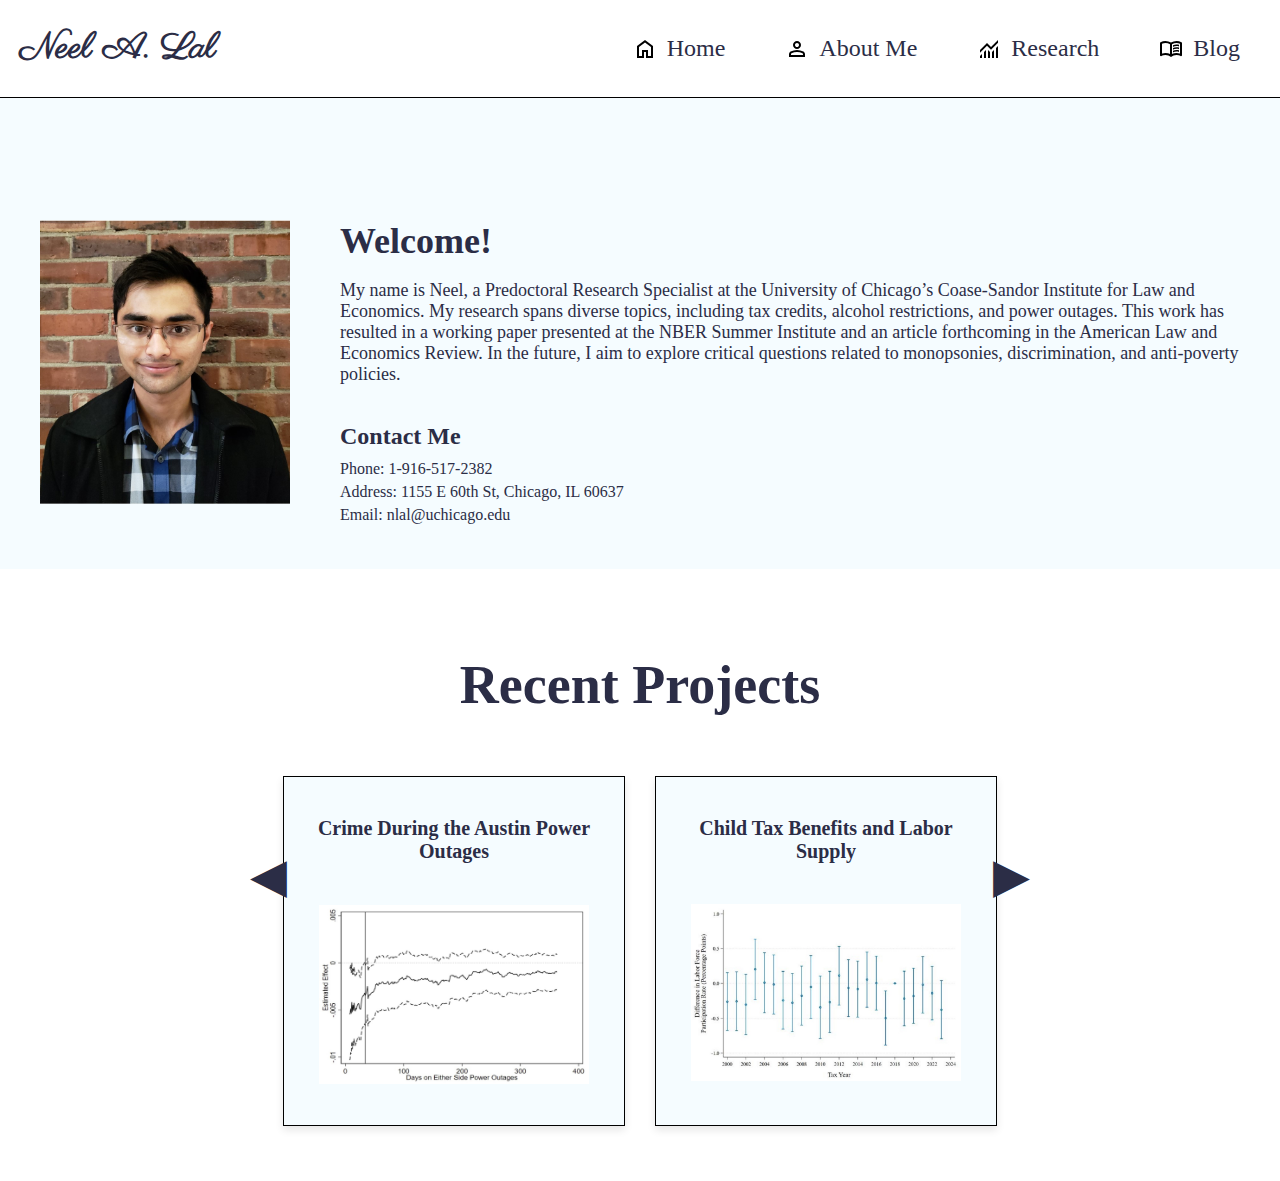
==== index.html @ 5d2406b9 "Initial commit" ====
<!DOCTYPE html>
<html lang="en">

<head>
    <meta charset="UTF-8">
    <meta name="viewport" content="width=device-width, initial-scale=1.0">
    <title>Neel Lal | Academic Portfolio</title>
    <link rel="stylesheet" href="static/style.css">
    <link rel="stylesheet" href="https://fonts.googleapis.com/css2?family=Garamond&family=Parisienne&display=swap">
</head>

<body>
    <script src="theme-toggle.js"></script>
    <header class="header">
        <a href="index.html" class="name">Neel A. Lal</a>
        <nav class="navigation">
            <ul class="navigation">
                <li><a href="index.html"><svg xmlns="http://www.w3.org/2000/svg" height="24px" viewBox="0 -960 960 960" width="24px" fill="#000000"><path d="M240-200h120v-240h240v240h120v-360L480-740 240-560v360Zm-80 80v-480l320-240 320 240v480H520v-240h-80v240H160Zm320-350Z"/></svg> Home</a></li>
                <li><a href="about.html"><svg xmlns="http://www.w3.org/2000/svg" height="24px" viewBox="0 -960 960 960" width="24px" fill="#000000"><path d="M480-480q-66 0-113-47t-47-113q0-66 47-113t113-47q66 0 113 47t47 113q0 66-47 113t-113 47ZM160-160v-112q0-34 17.5-62.5T224-378q62-31 126-46.5T480-440q66 0 130 15.5T736-378q29 15 46.5 43.5T800-272v112H160Zm80-80h480v-32q0-11-5.5-20T700-306q-54-27-109-40.5T480-360q-56 0-111 13.5T260-306q-9 5-14.5 14t-5.5 20v32Zm240-320q33 0 56.5-23.5T560-640q0-33-23.5-56.5T480-720q-33 0-56.5 23.5T400-640q0 33 23.5 56.5T480-560Zm0-80Zm0 400Z"/></svg> About Me</a></li>
                <li><a href="research.html"><svg xmlns="http://www.w3.org/2000/svg" height="24px" viewBox="0 -960 960 960" width="24px" fill="#000000"><path d="M120-120v-80l80-80v160h-80Zm160 0v-240l80-80v320h-80Zm160 0v-320l80 81v239h-80Zm160 0v-239l80-80v319h-80Zm160 0v-400l80-80v480h-80ZM120-327v-113l280-280 160 160 280-280v113L560-447 400-607 120-327Z"/></svg> Research</a></li>
                <li><a href="blog.html"><svg xmlns="http://www.w3.org/2000/svg" height="24px" viewBox="0 -960 960 960" width="24px" fill="#000000"><path d="M560-564v-68q33-14 67.5-21t72.5-7q26 0 51 4t49 10v64q-24-9-48.5-13.5T700-600q-38 0-73 9.5T560-564Zm0 220v-68q33-14 67.5-21t72.5-7q26 0 51 4t49 10v64q-24-9-48.5-13.5T700-380q-38 0-73 9t-67 27Zm0-110v-68q33-14 67.5-21t72.5-7q26 0 51 4t49 10v64q-24-9-48.5-13.5T700-490q-38 0-73 9.5T560-454ZM260-320q47 0 91.5 10.5T440-278v-394q-41-24-87-36t-93-12q-36 0-71.5 7T120-692v396q35-12 69.5-18t70.5-6Zm260 42q44-21 88.5-31.5T700-320q36 0 70.5 6t69.5 18v-396q-33-14-68.5-21t-71.5-7q-47 0-93 12t-87 36v394Zm-40 118q-48-38-104-59t-116-21q-42 0-82.5 11T100-198q-21 11-40.5-1T40-234v-482q0-11 5.5-21T62-752q46-24 96-36t102-12q58 0 113.5 15T480-740q51-30 106.5-45T700-800q52 0 102 12t96 36q11 5 16.5 15t5.5 21v482q0 23-19.5 35t-40.5 1q-37-20-77.5-31T700-240q-60 0-116 21t-104 59ZM280-494Z"/></svg> Blog</a></li>
            </ul>
        </nav>
    </header>
 

                
   <div class="header-content-section">
        <div class="header-content">  
            <div class="profile-section">     
                <div class="profile-photo">
                    <img src="Attachments/profile_photo.jpg" alt="Profile Photo">
                </div>
                <div class="right-section">
                    <div class="welcome-note">
                        <h1>Welcome!</h1>
                        <p>My name is Neel, a Predoctoral Research Specialist at the University of Chicago’s Coase-Sandor Institute for Law and Economics. My research spans diverse topics, including tax credits, alcohol restrictions, and power outages. This work has resulted in a working paper presented at the NBER Summer Institute and an article forthcoming in the American Law and Economics Review. In the future, I aim to explore critical questions related to monopsonies, discrimination, and anti-poverty policies.</p>
                    </div>
                <div class="contact-info">
                    <h2>Contact Me</h2>
                    <p>Phone: 1-916-517-2382</p>
                    <p>Address: 1155 E 60th St, Chicago, IL 60637</p>
                    <p>Email: nlal@uchicago.edu</p>
                </div>
            </div>
        </div>
    </div>
    </div>
    
    
<div class="recent-projects-section">
    <div class="recent-projects-header">
        <h2>Recent Projects</h2>
    </div>
    <div class="arrow left-arrow">&#9664;</div> <!-- Left arrow -->
<div class="projects-container">
    <div class="article-box">
        <div class="article-box-content">
            <p>Article 1 Title</p>
            <a href="#" target="_blank">
                <img src="#" alt="Article 1 Image">
            </a>
        </div>
    </div>
    <div class="article-box">
        <div class="article-box-content">
            <p>Article 2 Title</p>
            <a href="#" target="_blank">
                <img src="#" alt="Article 2 Image">
            </a>
        </div>
    </div>
</div>
    <div class="arrow right-arrow">&#9654;</div> <!-- Right arrow -->
</div>



    <script>
   document.addEventListener("DOMContentLoaded", function() {
    let currentIndex = 0;
    const articles = [
        {
            title: "Crime During the Austin Power Outages",
            link: "Attachments/Power_Outages.pdf",
            image: "Attachments/power_outage_preview.jpg"
        },
        {
            title: "Child Tax Benefits and Labor Supply",
            link: "Attachments/Child Tax Benefits and Labor Supply Evidence from California.pdf",
            image: "Attachments/ctc_preview.jpg"
        },
        {
            title: "Alcohol Restriction and Public Safety",
            link: "Attachments/Alcohol_Restriction.pdf",
            image: "Attachments/total_crimes_coef_public_drinking_allowance_by_date.png"
        }
    ];

    const titleElements = document.querySelectorAll(".article-box p");
    const linkElements = document.querySelectorAll(".article-box a");
    const imageElements = document.querySelectorAll(".article-box img");

    function updateArticles(index) {
        for (let i = 0; i < 2; i++) { // Update only two visible articles
            const article = articles[(index + i) % articles.length];
            titleElements[i].textContent = article.title;
            linkElements[i].href = article.link;
            imageElements[i].src = article.image;
        }
    }

    document.querySelector(".left-arrow").addEventListener("click", function() {
        currentIndex = (currentIndex - 2 + articles.length) % articles.length;
        updateArticles(currentIndex);
    });

    document.querySelector(".right-arrow").addEventListener("click", function() {
        currentIndex = (currentIndex + 2) % articles.length;
        updateArticles(currentIndex);
    });

    // Initialize with the first two articles
    updateArticles(currentIndex);
});
    </script>
</body>
</html>
---- static/style.css ----
/*:root {
    --main-bg-color: rgb(245, 244, 236);
    --main-prim-color: #203752;
    --border-color:#000000;
    --secondary-text-color:#000000;
    --old-prim-color: #8C6373;
    --main-text-color: #333;
}*/

:root {
    --main-bg-color: #fff;
    --secondary-bg-color:#f5fcff;
    --main-prim-color: #2b2d46;
    --border-color:#000000;
    --secondary-text-color:#2b2d46;
    --old-prim-color: #8C6373;
    --main-text-color: #2b2d46;
    --shaded-background-color: rgb(245 245 247)
}


body {
    font-family: 'Garamond', serif;
    padding-top: 80px;
    background-color: var(--main-bg-color);
    color: var(--secondary-text-color);
    margin: 0;
}

/* Header Styles */
.header {
    background-color: var(--main-bg-color); /* Light and transparent */
    position: fixed;
    width: 100%;
    top: 0;
    left: 0;
    display: flex;
    justify-content: space-between;
    align-items: center;
    padding: 20px 20px;
    z-index: 100;
    border-bottom: 1px solid var(--border-color);
    transition: border-bottom 0.2s ease;
}


/* Navigation Styles */
.navigation ul {
    list-style: none;
    padding: 0;
    margin: 0;
    display: flex;
    margin-right: 20px;
}

.navigation li {
    margin-right: 20px;
    padding: 10px;
    transition: transform 0.3s ease, box-shadow 0.3s ease; /* Smooth transition for moving and shadow */
}

.navigation a {
    text-decoration: none;
    color: var(--secondary-text-color);
    font-size: 24px;
    display: block;
    padding: 5px 10px;
    transition: color 0.3s ease, border 0.3s ease;
    box-sizing: border-box; /* New Addition */
}

.navigation li:hover {
    color: var(--main-prim-color);
    background-color: var(--shaded-background-color);
        border: 2px solid var(--main-prim-color);
        border-radius: 12px;
        padding: 3px 8px; /* Adjusted padding */

}

.navigation a:hover {
    color: var(--main-prim-color);
    text-decoration: underline;
}

.name {
    font-size: 36px;
    font-weight: bold;

    color: var(--main-prim-color);
    font-family: 'Parisienne';
    text-decoration: none;
}

/* Header Content */
.header-content {
    margin-top: 100px;
    display: flex;
    justify-content: center;
    align-items: center;
    padding: 20px;
}

.header-content-section {
      background-color: var(--secondary-bg-color);
    color: var(--main-prim-color); /* Font color */
    padding: 20px; /* Optional: Add padding for spacing */
}

/* Ensure the text inside the section is white */
.header-content-section h1,
.header-content-section h2,
.header-content-section p {
    color: var(--main-prim-color);
}

.navigation a {
    display: flex;
    align-items: center;  /* Vertically center the items */
    gap: 10px;            /* Add space between the icon and the text */
}


.profile-section {
    display: flex;
    align-items: flex-start;
}

.profile-photo img {
    width: 250px;
    height: auto;
    margin-right: 50px;
}

.right-section {
    display: flex;
    flex-direction: column;
    align-items: flex-start;
}

.welcome-note h1 {
    font-size: 36px;
    font-weight: bold;
    margin: 0 0 10px;
}

.welcome-note p {
    font-size: 18px;
}

.contact-info h2 {
    font-weight: bold;
    margin: 20px 0 10px;
}

.contact-info p {
    margin: 5px 0;
}
.recent-projects-section {
    background-color: var(--main-bg-color); /* Background color */
    padding: 40px 20px;
    text-align: center;
    position: relative; /* Make this container a positioned element */
}

.recent-projects-header {
    color: var(--main-prim-color);
    font-size: 36px;
    font-weight: bold;
    margin-bottom: 20px;
}

.projects-container {
    display: flex;
    justify-content: center; /* Center the boxes */
    flex-wrap: wrap; /* Ensure boxes wrap on smaller screens */
    margin: 0 50px; /* Move the boxes closer together */
    position: relative; /* Ensure arrows are positioned relative to this container */
}

.article-box a:hover img {
    opacity: 0.5; /* Lighter image on hover */
}

.article-box {
    border: 1px solid var(--border-color); /* Border color */
    background-color: var(--secondary-bg-color); /* Box background color */
    box-shadow: 0 4px 8px rgba(0, 0, 0, 0.1); /* Optional: Add some shadow */
    width: 30%; /* Increase the width of each box */
    margin: 15px; /* Add more spacing between boxes */
    position: relative;
    padding: 20px; /* Add padding inside the box */
    box-sizing: border-box; /* Include padding in dimensions */
    min-height: 350px; /* Increase the height of the boxes */
    display: flex; /* Use flex for alignment */
    flex-direction: column; /* Stack content vertically */
    justify-content: space-between; /* Space out text and image */
}

.article-box-content {
    flex: 1; /* Allow content to grow */
    display: flex;
    flex-direction: column;
    justify-content: flex-start;
    text-align: center;
}

.article-box p {
    font-size: 20px; /* Slightly larger text */
    font-weight: bold; /* Make text bold */
    color: var(--main-prim-color); /* Use the primary color */
    margin-bottom: 15px; /* Add spacing below the text */
}

.article-box img {
    width: 90%; /* Ensure consistent image width */
    height: 130%; /* Maintain aspect ratio */
    max-width: 300px; /* Optional: Set a max width for large screens */
    object-fit: contain; /* Prevent image distortion */
    margin: 0 auto; /* Center the image horizontally */
    display: block; /* Ensure no inline spacing issues */
}

.arrow {
    font-size: 48px;
    color: var(--secondary-text-color); /* Arrow color */
    cursor: pointer;
    user-select: none;
    position: absolute;
    top: 50%; /* Align with the middle of the boxes */
    transform: translateY(-50%); /* Center vertically */
    z-index: 10; /* Ensure arrows are above other elements */
}

.left-arrow {
    left: 250px; /* Adjust position as needed to the left of the boxes */
}

.right-arrow {
    right: 250px; /* Adjust position as needed to the right of the boxes */
}

.arrow:hover {
    opacity: 0.5; /* Change color on hover */
}

.about-section {
    background-color: var(--main-bg-color); /* Purple background color */
    padding: 40px 20px;
    text-align: center;
    margin-top: 0; /* Move closer to the header */
}

.about-content {
    color: var(--main-prim-color); /* Font color */
    padding: 40px 20px;
    display: flex;
    align-items: center;
    justify-content: space-between;
    max-width: 1200px; /* Maximum width of the content */
    margin: 0 auto; /* Center the content */
    width: 100%;
}

.resume-button {
    display: inline-block;
    margin-top: 20px;
    padding: 15px 25px;
    font-size: 18px;
    font-weight: bold;
    color: #522641; /* Button text color */
    background-color: rgb(245, 244, 236); /* Button background color */
    border: 2px solid #522641; /* Button border */
    border-radius: 5px; /* Rounded corners */
    text-decoration: none; /* Remove underline */
    transition: background-color 0.3s, color 0.3s, border 0.3s; /* Smooth transition */
    border: 2px solid var(--border-color); /* Black border */
}

.resume-button:hover {
    color: var(--main-prim-color); /* Button text color on hover */
    border: 2px solid var(--border-color); /* Ensure border remains black on hover */
}

.about-text p {
    margin-bottom: 5px; /* Reduce space between paragraphs */
    line-height: 1.3; /* Maintain good readability */
}
.about-text {
    flex: 1;
    padding: 20px;
    font-size: 18px;
    line-height: 1.6;
    text-align: left; /* Keep text left-aligned */
    display: flex;
    flex-direction: column;
    align-items: center; /* Center the button horizontally */
}

.about-photo {
    flex: 0 0 300px; /* Fixed width for the photo */
    padding: 20px;
}

.about-photo img {
    width: 100%;
    height: auto;
    border-radius: 8px; /* Optional: Add rounded corners */
}
.resume-button {
    margin-top: 20px; /* Space above the button */
    padding: 15px 25px;
    font-size: 18px;
    font-weight: bold;
    color: var(--main-prim-color); /* Button text color */
    background-color: var(--main-bg-color); /* Button background color */
    border: 2px solid var(--border-color); /* Button border */
    border-radius: 5px; /* Rounded corners */
    text-decoration: none; /* Remove underline */
    transition: background-color 0.3s, color 0.3s; /* Smooth transition */
    display: inline-block;
    text-align: center; /* Center text within the button */
}

.resume-button:hover {
    background-color: var(--main-prim-color); /* Hover effect */
    color: var(--main-bg-color); /* Reverse colors on hover */
    text-decoration: underline; /* Optional: Add underline on hover */
}

.research-section {
    background-color: var(#fff);
    padding: 40px 20px;
    text-align: center;
    margin-top: 0; /* Remove margin between header and section */
}

.research-content {
    color: var(--main-prim-color); /* Font color */
    padding: 40px 20px;
    max-width: 1200px; /* Maximum width of the content */
    margin: 0 auto; /* Center the content */
    width: 100%;
}

.section-title {
    color:var(--main-prim-color); /* Gray font color */
    font-size: 24px;
    font-weight: bold;
    margin-bottom: 10px;
    border-bottom: 2px solid var(--border-color); /* Underline */
    display: inline-block;
    padding-bottom: 5px;
}

.paper-box {
    background-color: var(--secondary-bg-color);
    color: var(--main-prim-color);
    padding: 20px;
    margin: 20px 0;
    border: 1px solid var(--border-color);
    border-radius: 5px;
    text-align: left;
}

.paper-title {
    color: var(--main-prim-color); /* Paper title color */
    font-size: 20px;
    font-weight: bold;
}

.paper-authors {
    font-size: 16px;
    margin-top: 10px;
}

.paper-buttons {
    margin-top: 15px;
}

.paper-buttons a {
    display: inline-block;
    margin-right: 10px;
    padding: 5px 10px;
    font-size: 14px;
    color: var(--main-prim-color);
    background-color: var(--main-bg-color); /* Button color */
    border-radius: 3px;
    text-decoration: none;
    transition: background-color 0.3s, color 0.3s;
    border: 1px solid; /* Ensures button size doesn't change */
    border-radius: 3px;
    
    }

.paper-buttons a:hover {
    background-color: var(--shaded-background-color); /* Hover color */
    color: var(--main-prim-color);
    transform: translateX(2px);
}

.blog-section {
    padding: 40px 20px;
    text-align: center;
    background-color: var(--main-bg-color);
    color: var(--main-prim-color);
}

.section-title {
    font-size: 36px;
    margin-bottom: 20px;
    color: var(--main-prim-color);
}

#filter-section {
    margin-bottom: 30px;
    text-align: left;
}

#filter-dropdown {
    margin-left: 10px;
    padding: 5px 10px;
    font-size: 16px;
}

#blog-container {
    display: flex;
    flex-direction: column;
    gap: 20px;
}

.blog-preview {
    display: flex;
    align-items: center;
    padding: 15px;
    border: 1px solid var(--border-color);
    background-color: var(--secondary-bg-color);
    box-shadow: 0 4px 6px rgba(0, 0, 0, 0.1);
    border-radius: 8px;
}

.blog-preview img {
    width: 150px;
    height: 100px;
    border-radius: 8px;
    object-fit: cover;
    margin-right: 20px;
}

.blog-details {
    text-align: left;
    flex: 1;
}

.blog-details h3 {
    margin: 0;
    color: var(--main-prim-color);
    cursor: pointer;
    text-decoration: underline;
}

.blog-details .meta {
    font-size: 14px;
    color: var(--secondary-text-color);
    margin-bottom: 10px;
}

.blog-details .synopsis {
    color: var(--main-text-color);
    line-height: 1.6;
}

.gray-line {
    border: none;
    border-top: 1px solid var(--border-color);
    margin: 20px 0;
}




hr {
    border: none;
    height: 1px;
    background-color: var(--main-bg-color);
    margin-top: 20px;
}

/* Footer */
.footer {
    text-align: center;
    padding: 10px 0;
    background-color: var(--main-bg-color); /* Match header background color */
    color: var(--main-prim-color);
    border-top: 1px solid var(--border-color);
}
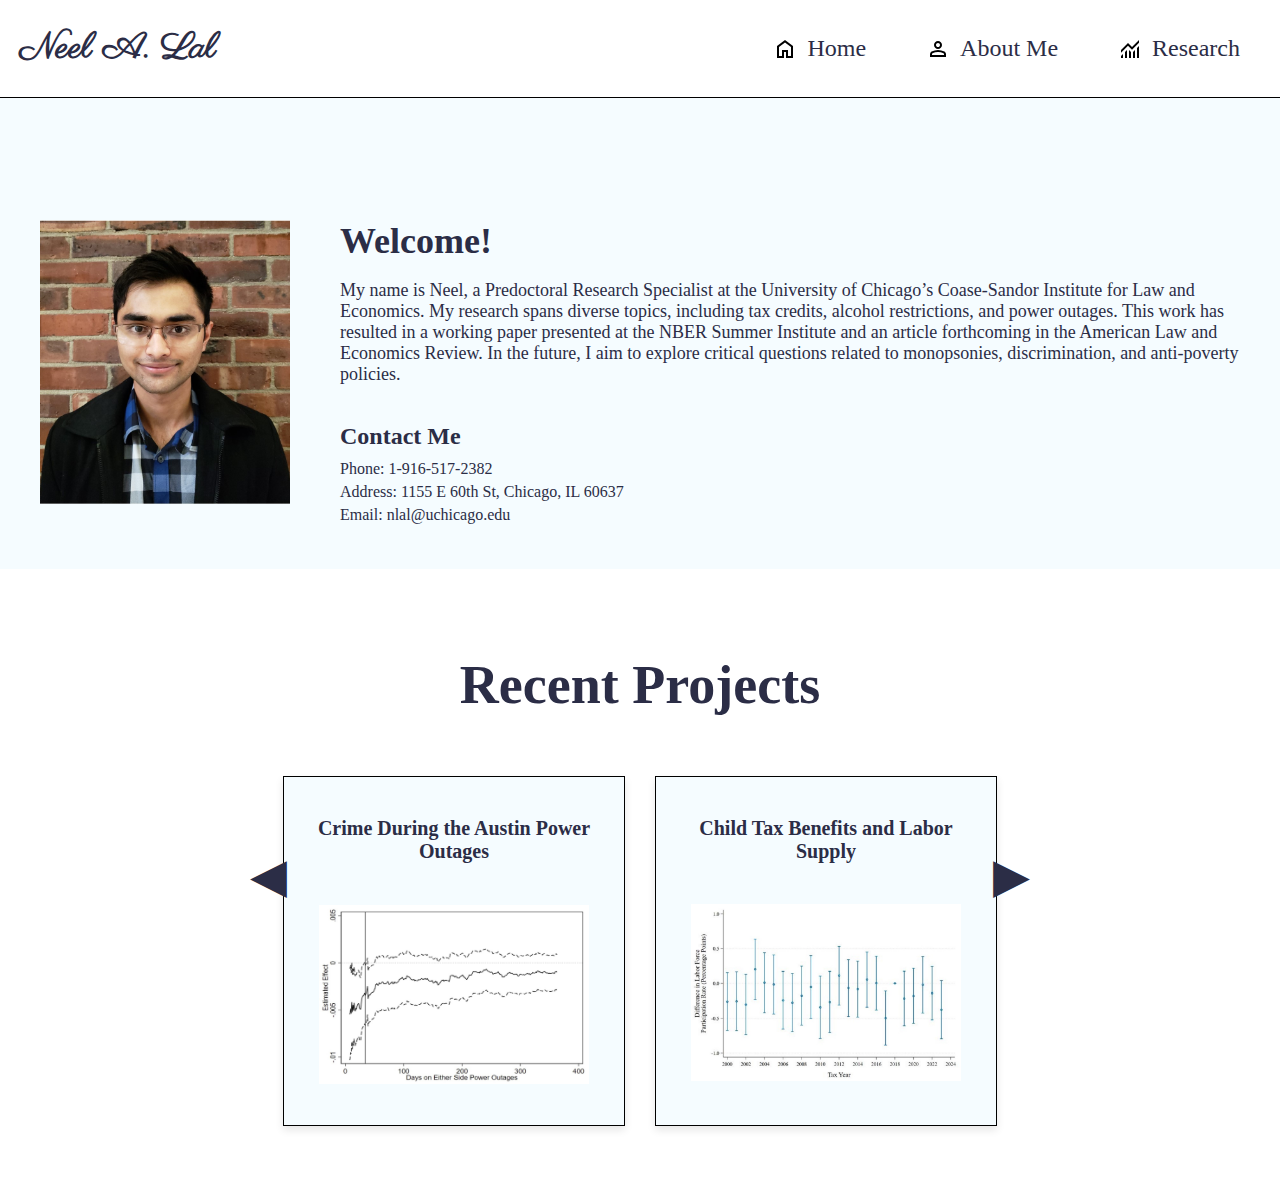
==== commit 1823a598: "Commented out blog" ====
--- a/index.html
+++ b/index.html
@@ -18,7 +18,9 @@
                 <li><a href="index.html"><svg xmlns="http://www.w3.org/2000/svg" height="24px" viewBox="0 -960 960 960" width="24px" fill="#000000"><path d="M240-200h120v-240h240v240h120v-360L480-740 240-560v360Zm-80 80v-480l320-240 320 240v480H520v-240h-80v240H160Zm320-350Z"/></svg> Home</a></li>
                 <li><a href="about.html"><svg xmlns="http://www.w3.org/2000/svg" height="24px" viewBox="0 -960 960 960" width="24px" fill="#000000"><path d="M480-480q-66 0-113-47t-47-113q0-66 47-113t113-47q66 0 113 47t47 113q0 66-47 113t-113 47ZM160-160v-112q0-34 17.5-62.5T224-378q62-31 126-46.5T480-440q66 0 130 15.5T736-378q29 15 46.5 43.5T800-272v112H160Zm80-80h480v-32q0-11-5.5-20T700-306q-54-27-109-40.5T480-360q-56 0-111 13.5T260-306q-9 5-14.5 14t-5.5 20v32Zm240-320q33 0 56.5-23.5T560-640q0-33-23.5-56.5T480-720q-33 0-56.5 23.5T400-640q0 33 23.5 56.5T480-560Zm0-80Zm0 400Z"/></svg> About Me</a></li>
                 <li><a href="research.html"><svg xmlns="http://www.w3.org/2000/svg" height="24px" viewBox="0 -960 960 960" width="24px" fill="#000000"><path d="M120-120v-80l80-80v160h-80Zm160 0v-240l80-80v320h-80Zm160 0v-320l80 81v239h-80Zm160 0v-239l80-80v319h-80Zm160 0v-400l80-80v480h-80ZM120-327v-113l280-280 160 160 280-280v113L560-447 400-607 120-327Z"/></svg> Research</a></li>
+                <!--
                 <li><a href="blog.html"><svg xmlns="http://www.w3.org/2000/svg" height="24px" viewBox="0 -960 960 960" width="24px" fill="#000000"><path d="M560-564v-68q33-14 67.5-21t72.5-7q26 0 51 4t49 10v64q-24-9-48.5-13.5T700-600q-38 0-73 9.5T560-564Zm0 220v-68q33-14 67.5-21t72.5-7q26 0 51 4t49 10v64q-24-9-48.5-13.5T700-380q-38 0-73 9t-67 27Zm0-110v-68q33-14 67.5-21t72.5-7q26 0 51 4t49 10v64q-24-9-48.5-13.5T700-490q-38 0-73 9.5T560-454ZM260-320q47 0 91.5 10.5T440-278v-394q-41-24-87-36t-93-12q-36 0-71.5 7T120-692v396q35-12 69.5-18t70.5-6Zm260 42q44-21 88.5-31.5T700-320q36 0 70.5 6t69.5 18v-396q-33-14-68.5-21t-71.5-7q-47 0-93 12t-87 36v394Zm-40 118q-48-38-104-59t-116-21q-42 0-82.5 11T100-198q-21 11-40.5-1T40-234v-482q0-11 5.5-21T62-752q46-24 96-36t102-12q58 0 113.5 15T480-740q51-30 106.5-45T700-800q52 0 102 12t96 36q11 5 16.5 15t5.5 21v482q0 23-19.5 35t-40.5 1q-37-20-77.5-31T700-240q-60 0-116 21t-104 59ZM280-494Z"/></svg> Blog</a></li>
+               -->
             </ul>
         </nav>
     </header>
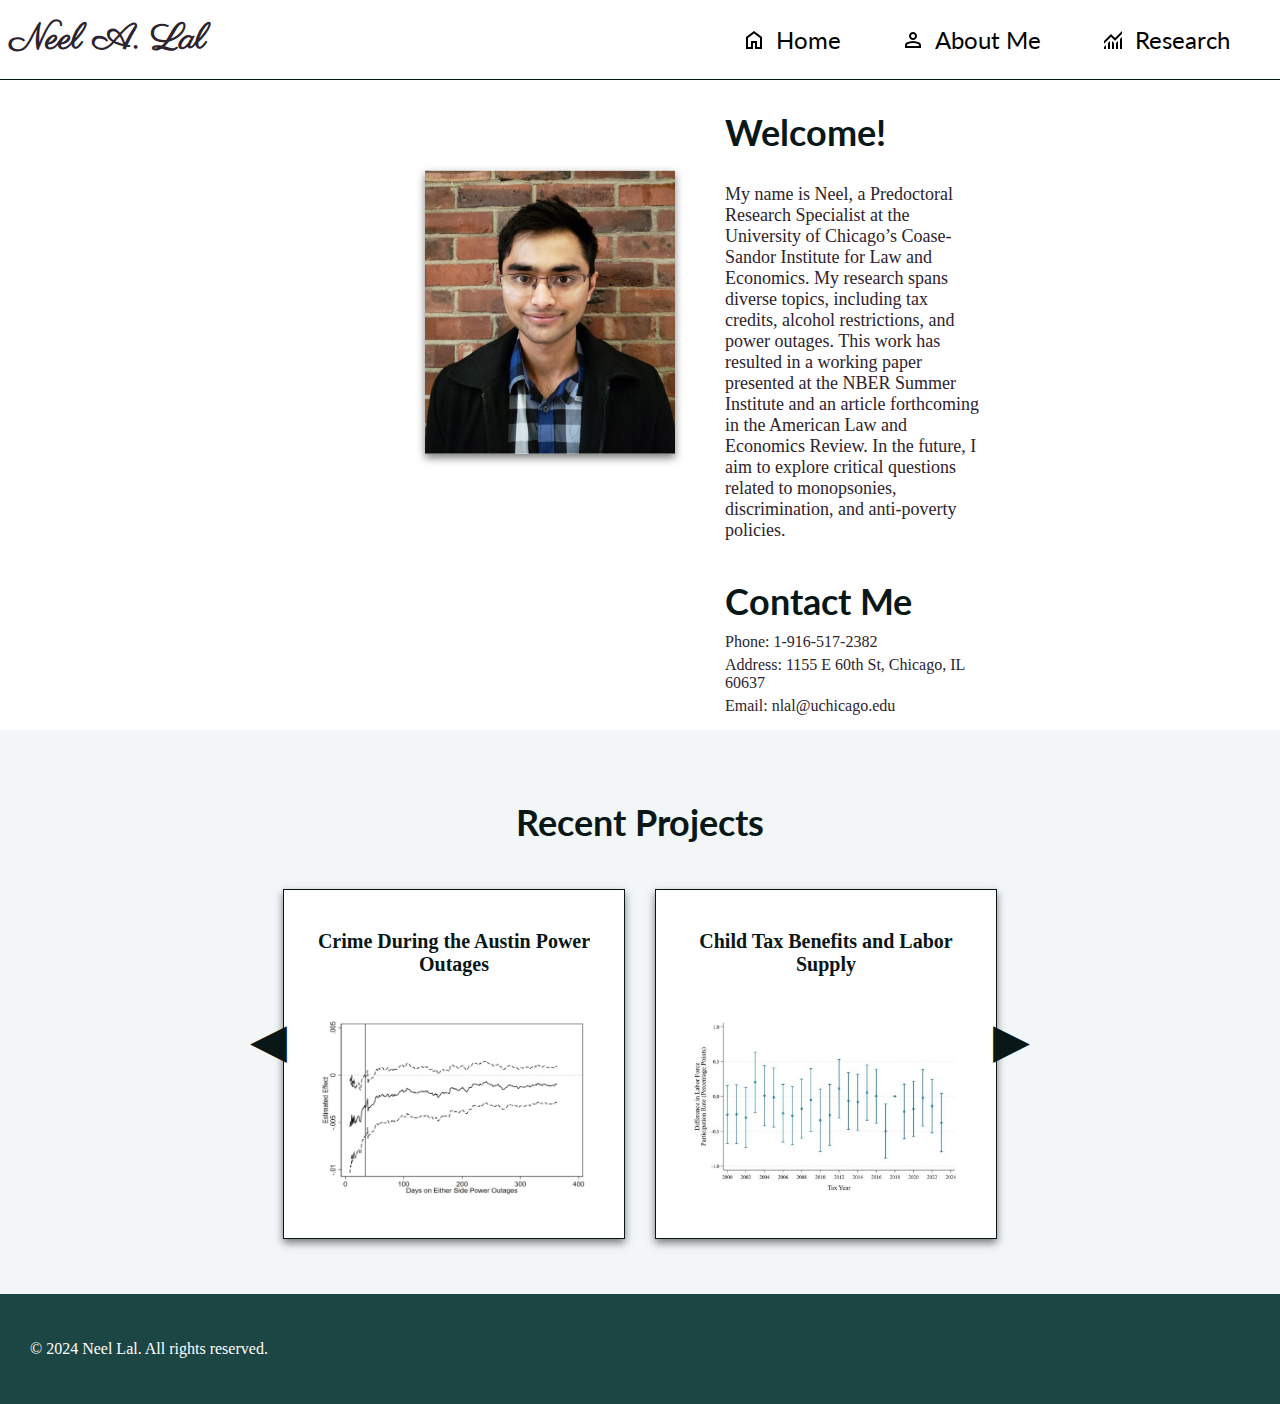
==== commit 5dd93e36: "Updated color scheme" ====
--- a/index.html
+++ b/index.html
@@ -5,6 +5,10 @@
     <meta charset="UTF-8">
     <meta name="viewport" content="width=device-width, initial-scale=1.0">
     <title>Neel Lal | Academic Portfolio</title>
+    <link rel="preconnect" href="https://fonts.googleapis.com">
+    <link rel="preconnect" href="https://fonts.gstatic.com" crossorigin>
+    <link href="https://fonts.googleapis.com/css2?family=Lato:ital,wght@0,100;0,300;0,400;0,700;0,900&family=Parisienne&family=Sacramento&display=swap" rel="stylesheet">
+    
     <link rel="stylesheet" href="static/style.css">
     <link rel="stylesheet" href="https://fonts.googleapis.com/css2?family=Garamond&family=Parisienne&display=swap">
 </head>
@@ -24,23 +28,27 @@
             </ul>
         </nav>
     </header>
- 
-
-                
+              
    <div class="header-content-section">
-        <div class="header-content">  
+   
+        <div class="header-content"> 
+         
             <div class="profile-section">     
                 <div class="profile-photo">
                     <img src="Attachments/profile_photo.jpg" alt="Profile Photo">
                 </div>
-                <div class="right-section">
+                <div class="right-section">                            
                     <div class="welcome-note">
-                        <h1>Welcome!</h1>
+                     <div class="research-subtitle">
+                         <h2>Welcome!</h2>
+                     </div>  
                         <p>My name is Neel, a Predoctoral Research Specialist at the University of Chicago’s Coase-Sandor Institute for Law and Economics. My research spans diverse topics, including tax credits, alcohol restrictions, and power outages. This work has resulted in a working paper presented at the NBER Summer Institute and an article forthcoming in the American Law and Economics Review. In the future, I aim to explore critical questions related to monopsonies, discrimination, and anti-poverty policies.</p>
                     </div>
                 <div class="contact-info">
-                    <h2>Contact Me</h2>
-                    <p>Phone: 1-916-517-2382</p>
+                     <div class="research-subtitle">
+                         <h2>Contact Me</h2>
+                     </div>  
+                     <p>Phone: 1-916-517-2382</p>
                     <p>Address: 1155 E 60th St, Chicago, IL 60637</p>
                     <p>Email: nlal@uchicago.edu</p>
                 </div>
@@ -51,7 +59,7 @@
     
     
 <div class="recent-projects-section">
-    <div class="recent-projects-header">
+    <div class="recent-projects-subtitle">
         <h2>Recent Projects</h2>
     </div>
     <div class="arrow left-arrow">&#9664;</div> <!-- Left arrow -->
@@ -127,4 +135,7 @@
 });
     </script>
 </body>
+ <div class="footer-bottom">
+        <p>&copy; 2024 Neel Lal. All rights reserved.</p>
+    </div>
 </html>--- a/static/style.css
+++ b/static/style.css
@@ -1,21 +1,62 @@
-/*:root {
-    --main-bg-color: rgb(245, 244, 236);
-    --main-prim-color: #203752;
-    --border-color:#000000;
-    --secondary-text-color:#000000;
-    --old-prim-color: #8C6373;
-    --main-text-color: #333;
-}*/
-
 :root {
-    --main-bg-color: #fff;
-    --secondary-bg-color:#f5fcff;
-    --main-prim-color: #2b2d46;
-    --border-color:#000000;
-    --secondary-text-color:#2b2d46;
-    --old-prim-color: #8C6373;
-    --main-text-color: #2b2d46;
-    --shaded-background-color: rgb(245 245 247)
+    --main-bg-color: #FFFFFF; /* White */
+    --secondary-bg-color: #F2F6F6; /* Light Blush */
+    --accent-bg-color: #DED6E0; /* Pale Lavender */
+    --main-prim-color: #2D232E; /* Raisin Black */
+    --highlight-color: #9D6381; /* China Rose */
+    --secondary-accent: #B88CA0; /* Muted Mauve */
+    --dark-accent: #4A444E; /* Charcoal Gray */
+    --highlight-hover: #D1B27C; /* Soft Gold */
+    --cool-accent: #768CA3; /* Slate Blue */
+    --text-color: #2D232E; /* Raisin Black */
+    
+    --border-color: #091717;
+    --title: #091717;
+    --subtitle: #091717;
+    --title-background: #0073AE;
+    --article-text: #091717;
+    --interact_color: #006D55;
+    --button-color: #006D55;
+    --footer-color: #1C4644 ;
+}
+
+.subtitle {
+    text-align: center;
+    margin-top: 5px; /* Adjust spacing as needed */
+    margin-bottom: 5px; /* Adjust spacing as needed */
+}
+.subtitle h2 {
+    font-size: 36px; /* Match "Working Paper" font size */
+    font-weight: bold;
+    color: var(--subtitle); /* Deep blue color */
+    text-decoration: underline;
+    text-decoration-color: var(--subtitle); /* Vibrant orange underline */
+    text-decoration-thickness: 3px; /* Underline thickness */
+    text-underline-offset: 5px; /* Space between text and underline */
+}
+
+.title {
+    text-align: center;
+}
+.title h2 {
+    font-size: 60px; /* Match "Working Paper" font size */
+    font-weight: bold;
+    color: var(--title); /* Deep blue color */
+    text-decoration: underline;
+    text-decoration-color: var(--title); /* Vibrant orange underline */
+    text-decoration-thickness: 3px; /* Underline thickness */
+    text-underline-offset: 5px; /* Space between text and underline */
+}
+
+welcome-title {
+    font-size: 36px; /* Match "Working Paper" font size */
+    font-weight: bold;
+    color: var(--subtitle); /* Deep blue color */
+    text-decoration: underline;
+    text-decoration-color: var(--subtitle); /* Vibrant orange underline */
+    text-decoration-thickness: 3px; /* Underline thickness */
+    text-underline-offset: 5px; /* Space between text and underline */
+    padding-bottom:0px;
 }
 
 
@@ -27,7 +68,7 @@
     margin: 0;
 }
 
-/* Header Styles */
+
 .header {
     background-color: var(--main-bg-color); /* Light and transparent */
     position: fixed;
@@ -37,10 +78,11 @@
     display: flex;
     justify-content: space-between;
     align-items: center;
-    padding: 20px 20px;
     z-index: 100;
+    padding: 10px 10px;
     border-bottom: 1px solid var(--border-color);
     transition: border-bottom 0.2s ease;
+    
 }
 
 
@@ -67,21 +109,23 @@
     padding: 5px 10px;
     transition: color 0.3s ease, border 0.3s ease;
     box-sizing: border-box; /* New Addition */
+    font-family: 'Lato';
+
 }
 
 .navigation li:hover {
     color: var(--main-prim-color);
     background-color: var(--shaded-background-color);
-        border: 2px solid var(--main-prim-color);
-        border-radius: 12px;
-        padding: 3px 8px; /* Adjusted padding */
 
 }
 
 .navigation a:hover {
     color: var(--main-prim-color);
     text-decoration: underline;
-}
+    padding: 0px 10px; /* Adjusted padding */
+
+}
+
 
 .name {
     font-size: 36px;
@@ -94,24 +138,17 @@
 
 /* Header Content */
 .header-content {
-    margin-top: 100px;
     display: flex;
     justify-content: center;
     align-items: center;
-    padding: 20px;
+        font-family: 'Lato';
+
 }
 
 .header-content-section {
-      background-color: var(--secondary-bg-color);
     color: var(--main-prim-color); /* Font color */
-    padding: 20px; /* Optional: Add padding for spacing */
-}
-
-/* Ensure the text inside the section is white */
-.header-content-section h1,
-.header-content-section h2,
-.header-content-section p {
-    color: var(--main-prim-color);
+        font-family: 'Lato';
+
 }
 
 .navigation a {
@@ -129,23 +166,27 @@
 .profile-photo img {
     width: 250px;
     height: auto;
+    margin-top: 90px;
     margin-right: 50px;
+    margin-left:425px;
+    box-shadow: 0 4px 8px rgba(0, 0, 0, .5); /* Optional: Add some shadow */
+
 }
 
 .right-section {
+    
     display: flex;
     flex-direction: column;
     align-items: flex-start;
-}
-
-.welcome-note h1 {
-    font-size: 36px;
-    font-weight: bold;
-    margin: 0 0 10px;
-}
+    margin-right:300px;
+
+}
+
 
 .welcome-note p {
+    font-family:'Garamond';
     font-size: 18px;
+    padding-top: 0px;   
 }
 
 .contact-info h2 {
@@ -155,20 +196,26 @@
 
 .contact-info p {
     margin: 5px 0;
+    font-family:'Garamond';    
+    
 }
 .recent-projects-section {
-    background-color: var(--main-bg-color); /* Background color */
+   background-color: var(--secondary-bg-color);
+    margin-top:10px;
     padding: 40px 20px;
     text-align: center;
     position: relative; /* Make this container a positioned element */
 }
 
-.recent-projects-header {
-    color: var(--main-prim-color);
-    font-size: 36px;
-    font-weight: bold;
-    margin-bottom: 20px;
-}
+.recent-projects-subtitle h2 {
+    font-size: 36px; /* Match "Working Paper" font size */
+    font-weight: bold;
+    color: var(--subtitle); /* Deep blue color */
+    text-decoration-thickness: 3px; /* Underline thickness */
+    text-underline-offset: 5px; /* Space between text and underline */
+    font-family:'Lato';
+}
+
 
 .projects-container {
     display: flex;
@@ -184,8 +231,8 @@
 
 .article-box {
     border: 1px solid var(--border-color); /* Border color */
-    background-color: var(--secondary-bg-color); /* Box background color */
-    box-shadow: 0 4px 8px rgba(0, 0, 0, 0.1); /* Optional: Add some shadow */
+    background-color: var(--main-bg-color);
+    box-shadow: 0 4px 8px rgba(0, 0, 0, .5); /* Optional: Add some shadow */
     width: 30%; /* Increase the width of each box */
     margin: 15px; /* Add more spacing between boxes */
     position: relative;
@@ -198,6 +245,8 @@
 }
 
 .article-box-content {
+    background-color: var(--main-bg-color);
+    color: var(--article-text);
     flex: 1; /* Allow content to grow */
     display: flex;
     flex-direction: column;
@@ -206,9 +255,11 @@
 }
 
 .article-box p {
+    background-color: var(--main-bg-color);
+    color: var(--article-text);
+
     font-size: 20px; /* Slightly larger text */
     font-weight: bold; /* Make text bold */
-    color: var(--main-prim-color); /* Use the primary color */
     margin-bottom: 15px; /* Add spacing below the text */
 }
 
@@ -223,12 +274,11 @@
 
 .arrow {
     font-size: 48px;
-    color: var(--secondary-text-color); /* Arrow color */
+    color: var(--subtitle); /* Arrow color */
     cursor: pointer;
     user-select: none;
     position: absolute;
     top: 50%; /* Align with the middle of the boxes */
-    transform: translateY(-50%); /* Center vertically */
     z-index: 10; /* Ensure arrows are above other elements */
 }
 
@@ -266,20 +316,24 @@
     display: inline-block;
     margin-top: 20px;
     padding: 15px 25px;
-    font-size: 18px;
-    font-weight: bold;
-    color: #522641; /* Button text color */
-    background-color: rgb(245, 244, 236); /* Button background color */
+    font-size: 18px;  
+    font-weight: bold;
+    color: var(--main-bg-color); /* Button text color */
+    background-color: var(--button-color); /* Button background color */
     border: 2px solid #522641; /* Button border */
     border-radius: 5px; /* Rounded corners */
     text-decoration: none; /* Remove underline */
     transition: background-color 0.3s, color 0.3s, border 0.3s; /* Smooth transition */
     border: 2px solid var(--border-color); /* Black border */
+    font-family:'Lato';
+
 }
 
 .resume-button:hover {
-    color: var(--main-prim-color); /* Button text color on hover */
-    border: 2px solid var(--border-color); /* Ensure border remains black on hover */
+    color: var(--button-color); /* Button text color on hover */
+    border: 2px solid var(--button-color); /* Ensure border remains black on hover */
+    background-color: var(--main-bg-color); /* Button background color */
+
 }
 
 .about-text p {
@@ -298,6 +352,7 @@
 }
 
 .about-photo {
+    box-shadow: 0 4px 8px rgba(0, 0, 0, .5); /* Optional: Add some shadow */
     flex: 0 0 300px; /* Fixed width for the photo */
     padding: 20px;
 }
@@ -307,25 +362,28 @@
     height: auto;
     border-radius: 8px; /* Optional: Add rounded corners */
 }
-.resume-button {
-    margin-top: 20px; /* Space above the button */
-    padding: 15px 25px;
-    font-size: 18px;
-    font-weight: bold;
-    color: var(--main-prim-color); /* Button text color */
-    background-color: var(--main-bg-color); /* Button background color */
-    border: 2px solid var(--border-color); /* Button border */
-    border-radius: 5px; /* Rounded corners */
-    text-decoration: none; /* Remove underline */
-    transition: background-color 0.3s, color 0.3s; /* Smooth transition */
-    display: inline-block;
-    text-align: center; /* Center text within the button */
-}
-
-.resume-button:hover {
-    background-color: var(--main-prim-color); /* Hover effect */
-    color: var(--main-bg-color); /* Reverse colors on hover */
-    text-decoration: underline; /* Optional: Add underline on hover */
+.about-subtitle {
+    text-align: center;
+    margin-top: 5px; /* Adjust spacing as needed */
+    font-size: 36px;
+}
+
+.about-subtitle h2{
+    font-size: 36px; /* Match "Working Paper" font size */
+    font-weight: bold;
+    color: var(--subtitle); /* Deep blue color */
+    text-decoration-thickness: 3px; /* Underline thickness */
+    text-underline-offset: 5px; /* Space between text and underline */
+    font-family:'Lato';
+}
+
+.research-subtitle h2 {
+    font-size: 36px; /* Match "Working Paper" font size */
+    font-weight: bold;
+    color: var(--subtitle); /* Deep blue color */
+    text-decoration-thickness: 3px; /* Underline thickness */
+    text-underline-offset: 5px; /* Space between text and underline */
+    font-family:'Lato';
 }
 
 .research-section {
@@ -341,6 +399,7 @@
     max-width: 1200px; /* Maximum width of the content */
     margin: 0 auto; /* Center the content */
     width: 100%;
+    border-bottom: 1px solid #ccc;
 }
 
 .section-title {
@@ -354,23 +413,23 @@
 }
 
 .paper-box {
-    background-color: var(--secondary-bg-color);
+    background-color: var(--main-bg-color);
     color: var(--main-prim-color);
     padding: 20px;
     margin: 20px 0;
-    border: 1px solid var(--border-color);
     border-radius: 5px;
     text-align: left;
 }
 
+
 .paper-title {
-    color: var(--main-prim-color); /* Paper title color */
+    color: var(--article-text); /* Paper title color */
+    font-size: 24px;
+    font-weight: bold;
+}
+
+.paper-authors {
     font-size: 20px;
-    font-weight: bold;
-}
-
-.paper-authors {
-    font-size: 16px;
     margin-top: 10px;
 }
 
@@ -379,12 +438,14 @@
 }
 
 .paper-buttons a {
+    font-weight: bold;
+    font-family: 'Lato';
     display: inline-block;
     margin-right: 10px;
     padding: 5px 10px;
-    font-size: 14px;
-    color: var(--main-prim-color);
-    background-color: var(--main-bg-color); /* Button color */
+    font-size: 16px;
+    color: var(--main-bg-color); /* Button text color */
+    background-color: var(--button-color); /* Button background color */
     border-radius: 3px;
     text-decoration: none;
     transition: background-color 0.3s, color 0.3s;
@@ -394,86 +455,9 @@
     }
 
 .paper-buttons a:hover {
-    background-color: var(--shaded-background-color); /* Hover color */
-    color: var(--main-prim-color);
+    background-color: var(--main-bg-color); /* Hover color */
+    color: var(--button-color);
     transform: translateX(2px);
-}
-
-.blog-section {
-    padding: 40px 20px;
-    text-align: center;
-    background-color: var(--main-bg-color);
-    color: var(--main-prim-color);
-}
-
-.section-title {
-    font-size: 36px;
-    margin-bottom: 20px;
-    color: var(--main-prim-color);
-}
-
-#filter-section {
-    margin-bottom: 30px;
-    text-align: left;
-}
-
-#filter-dropdown {
-    margin-left: 10px;
-    padding: 5px 10px;
-    font-size: 16px;
-}
-
-#blog-container {
-    display: flex;
-    flex-direction: column;
-    gap: 20px;
-}
-
-.blog-preview {
-    display: flex;
-    align-items: center;
-    padding: 15px;
-    border: 1px solid var(--border-color);
-    background-color: var(--secondary-bg-color);
-    box-shadow: 0 4px 6px rgba(0, 0, 0, 0.1);
-    border-radius: 8px;
-}
-
-.blog-preview img {
-    width: 150px;
-    height: 100px;
-    border-radius: 8px;
-    object-fit: cover;
-    margin-right: 20px;
-}
-
-.blog-details {
-    text-align: left;
-    flex: 1;
-}
-
-.blog-details h3 {
-    margin: 0;
-    color: var(--main-prim-color);
-    cursor: pointer;
-    text-decoration: underline;
-}
-
-.blog-details .meta {
-    font-size: 14px;
-    color: var(--secondary-text-color);
-    margin-bottom: 10px;
-}
-
-.blog-details .synopsis {
-    color: var(--main-text-color);
-    line-height: 1.6;
-}
-
-.gray-line {
-    border: none;
-    border-top: 1px solid var(--border-color);
-    margin: 20px 0;
 }
 
 
@@ -484,6 +468,12 @@
     height: 1px;
     background-color: var(--main-bg-color);
     margin-top: 20px;
+}
+
+.footer-bottom {
+    padding: 30px;
+    background-color: var(--footer-color); /* Hover color */
+    color: var(--main-bg-color);
 }
 
 /* Footer */
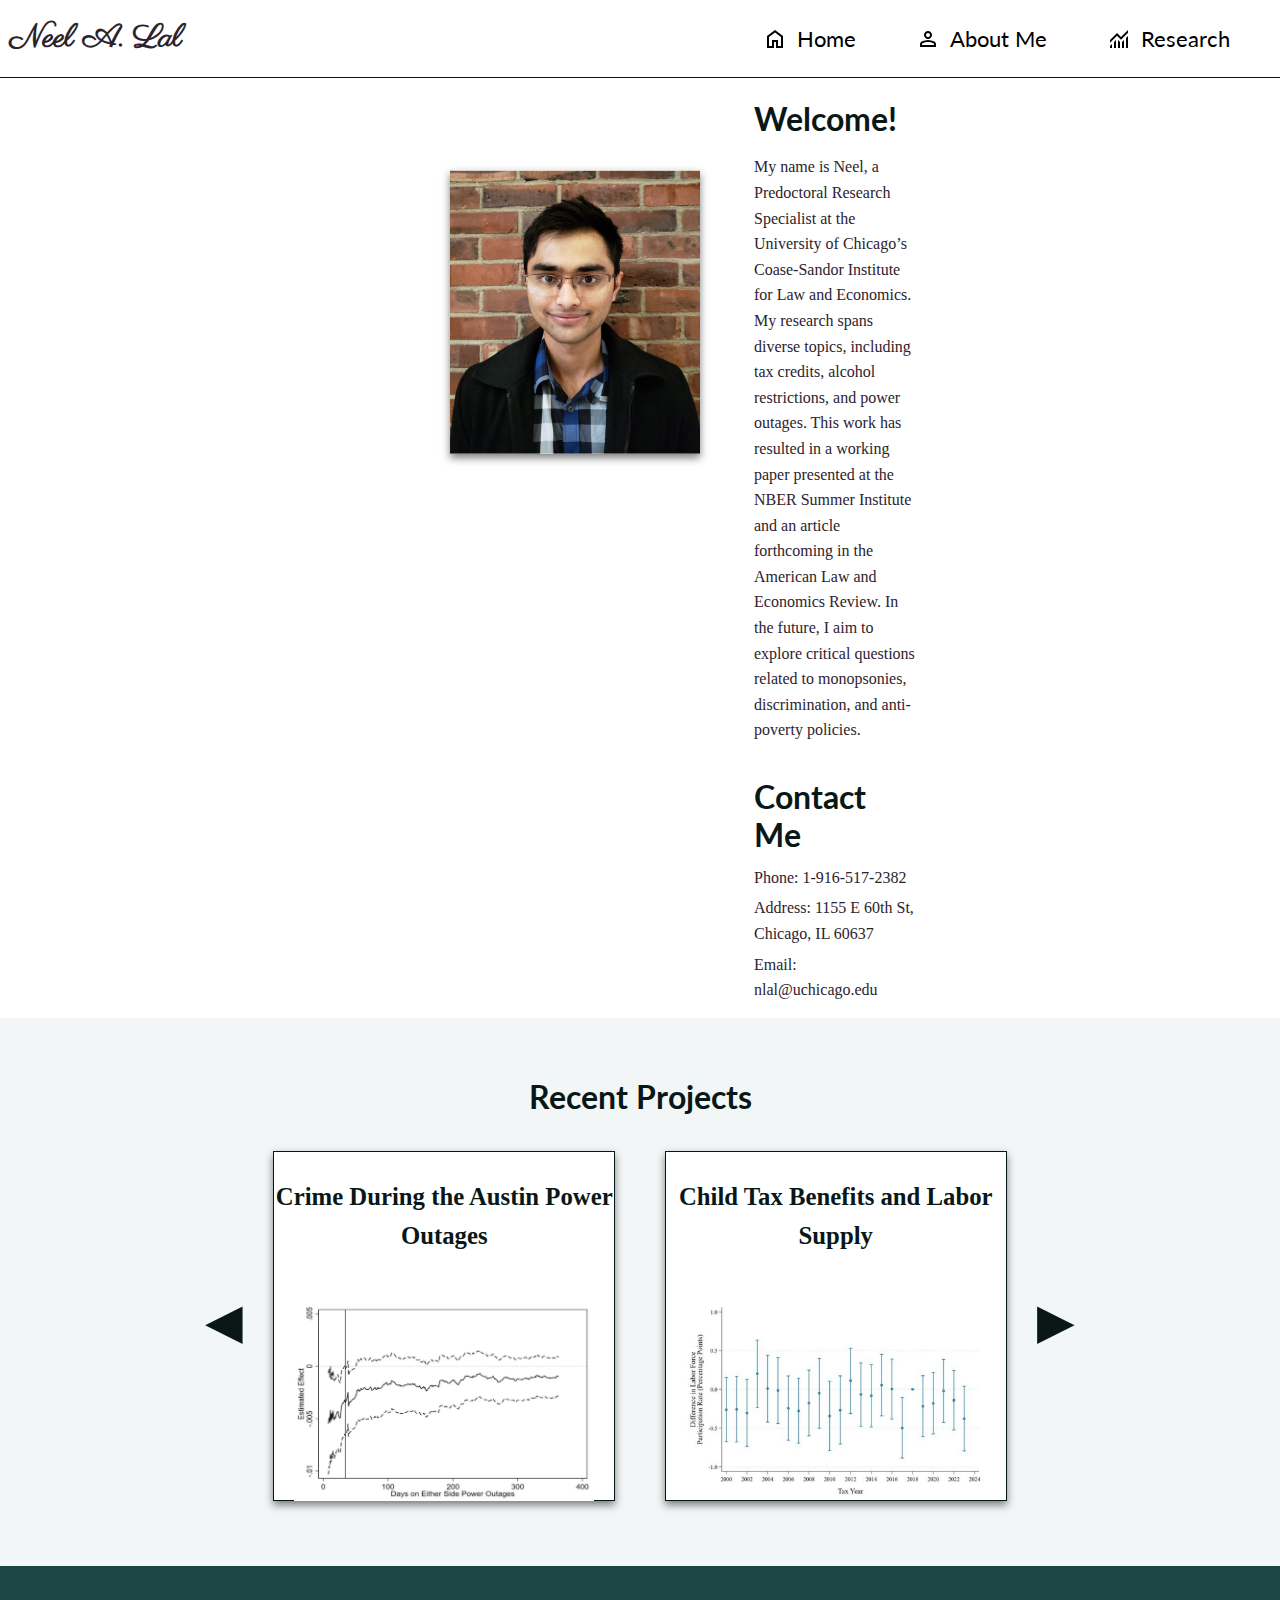
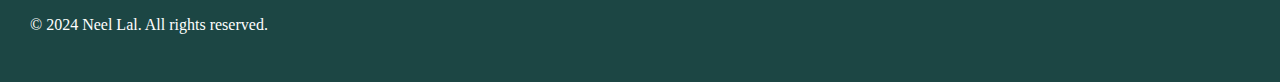
==== commit 1d7e8330: "Update links" ====
--- a/index.html
+++ b/index.html
@@ -102,7 +102,7 @@
         },
         {
             title: "Alcohol Restriction and Public Safety",
-            link: "Attachments/Alcohol_Restriction.pdf",
+            link: "Attachments/Alcohol_Restrictions_and_Public_Safety.pdf",
             image: "Attachments/total_crimes_coef_public_drinking_allowance_by_date.png"
         }
     ];
--- a/static/style.css
+++ b/static/style.css
@@ -18,15 +18,33 @@
     --interact_color: #006D55;
     --button-color: #006D55;
     --footer-color: #1C4644 ;
-}
-
+
+    --title-size: 2.5vw;
+    --subtitle-size: 1.75vw;
+    --body-size: 1.25vw;
+}
+
+
+/* Subtitles (h2) */
+h2 {
+    margin-top: 20px; /* Reduce top margin */
+    margin-bottom: 10px; /* Reduce bottom margin */
+    font-size: var(--subtitle-size); /* Adjust font size for consistency */
+    line-height: 1.2; /* Tighter line spacing */
+}
+
+/* Paragraphs (p) */
+p {
+    margin-bottom: 15px; /* Reduce paragraph spacing */
+    line-height: 1.6; /* Maintain readability */
+}
 .subtitle {
     text-align: center;
     margin-top: 5px; /* Adjust spacing as needed */
     margin-bottom: 5px; /* Adjust spacing as needed */
 }
 .subtitle h2 {
-    font-size: 36px; /* Match "Working Paper" font size */
+    font-size: var(--title-size); /* Match "Working Paper" font size */
     font-weight: bold;
     color: var(--subtitle); /* Deep blue color */
     text-decoration: underline;
@@ -46,17 +64,6 @@
     text-decoration-color: var(--title); /* Vibrant orange underline */
     text-decoration-thickness: 3px; /* Underline thickness */
     text-underline-offset: 5px; /* Space between text and underline */
-}
-
-welcome-title {
-    font-size: 36px; /* Match "Working Paper" font size */
-    font-weight: bold;
-    color: var(--subtitle); /* Deep blue color */
-    text-decoration: underline;
-    text-decoration-color: var(--subtitle); /* Vibrant orange underline */
-    text-decoration-thickness: 3px; /* Underline thickness */
-    text-underline-offset: 5px; /* Space between text and underline */
-    padding-bottom:0px;
 }
 
 
@@ -104,7 +111,7 @@
 .navigation a {
     text-decoration: none;
     color: var(--secondary-text-color);
-    font-size: 24px;
+    font-size: var(--subtitle-size);
     display: block;
     padding: 5px 10px;
     transition: color 0.3s ease, border 0.3s ease;
@@ -122,13 +129,13 @@
 .navigation a:hover {
     color: var(--main-prim-color);
     text-decoration: underline;
-    padding: 0px 10px; /* Adjusted padding */
+    transform: translateX(.3vh);
 
 }
 
 
 .name {
-    font-size: 36px;
+    font-size: var(--title-size);
     font-weight: bold;
 
     color: var(--main-prim-color);
@@ -167,8 +174,8 @@
     width: 250px;
     height: auto;
     margin-top: 90px;
-    margin-right: 50px;
-    margin-left:425px;
+    margin-right: 6vh;
+    margin-left:50vh;
     box-shadow: 0 4px 8px rgba(0, 0, 0, .5); /* Optional: Add some shadow */
 
 }
@@ -178,14 +185,14 @@
     display: flex;
     flex-direction: column;
     align-items: flex-start;
-    margin-right:300px;
+    margin-right:40vh;
 
 }
 
 
 .welcome-note p {
     font-family:'Garamond';
-    font-size: 18px;
+    font-size: var(--body-size);
     padding-top: 0px;   
 }
 
@@ -208,7 +215,7 @@
 }
 
 .recent-projects-subtitle h2 {
-    font-size: 36px; /* Match "Working Paper" font size */
+    font-size: var(--title-size); /* Match "Working Paper" font size */
     font-weight: bold;
     color: var(--subtitle); /* Deep blue color */
     text-decoration-thickness: 3px; /* Underline thickness */
@@ -230,13 +237,12 @@
 }
 
 .article-box {
-    border: 1px solid var(--border-color); /* Border color */
+    border: .1vh solid var(--border-color); /* Border color */
     background-color: var(--main-bg-color);
     box-shadow: 0 4px 8px rgba(0, 0, 0, .5); /* Optional: Add some shadow */
     width: 30%; /* Increase the width of each box */
-    margin: 15px; /* Add more spacing between boxes */
+    margin: 2.75vh; /* Add more spacing between boxes */
     position: relative;
-    padding: 20px; /* Add padding inside the box */
     box-sizing: border-box; /* Include padding in dimensions */
     min-height: 350px; /* Increase the height of the boxes */
     display: flex; /* Use flex for alignment */
@@ -258,9 +264,9 @@
     background-color: var(--main-bg-color);
     color: var(--article-text);
 
-    font-size: 20px; /* Slightly larger text */
+    font-size: 2.75vh; /* Slightly larger text */
     font-weight: bold; /* Make text bold */
-    margin-bottom: 15px; /* Add spacing below the text */
+    margin-bottom: 1.75vh; /* Add spacing below the text */
 }
 
 .article-box img {
@@ -273,7 +279,7 @@
 }
 
 .arrow {
-    font-size: 48px;
+    font-size: 3.85vw;
     color: var(--subtitle); /* Arrow color */
     cursor: pointer;
     user-select: none;
@@ -283,11 +289,11 @@
 }
 
 .left-arrow {
-    left: 250px; /* Adjust position as needed to the left of the boxes */
+    left: 16vw; /* Adjust position as needed to the left of the boxes */
 }
 
 .right-arrow {
-    right: 250px; /* Adjust position as needed to the right of the boxes */
+    right: 16vw; /* Adjust position as needed to the right of the boxes */
 }
 
 .arrow:hover {
@@ -296,14 +302,14 @@
 
 .about-section {
     background-color: var(--main-bg-color); /* Purple background color */
-    padding: 40px 20px;
+    padding: 0px 0px;
     text-align: center;
     margin-top: 0; /* Move closer to the header */
 }
 
 .about-content {
     color: var(--main-prim-color); /* Font color */
-    padding: 40px 20px;
+    padding: 0px 0px;
     display: flex;
     align-items: center;
     justify-content: space-between;
@@ -314,9 +320,9 @@
 
 .resume-button {
     display: inline-block;
-    margin-top: 20px;
+    margin-top: 35px;
     padding: 15px 25px;
-    font-size: 18px;  
+    font-size: var(--body-size);  
     font-weight: bold;
     color: var(--main-bg-color); /* Button text color */
     background-color: var(--button-color); /* Button background color */
@@ -326,6 +332,7 @@
     transition: background-color 0.3s, color 0.3s, border 0.3s; /* Smooth transition */
     border: 2px solid var(--border-color); /* Black border */
     font-family:'Lato';
+    margin-bottom:60px;
 
 }
 
@@ -341,35 +348,43 @@
     line-height: 1.3; /* Maintain good readability */
 }
 .about-text {
+    margin-top:20px;
+
     flex: 1;
-    padding: 20px;
-    font-size: 18px;
+    padding: 0px;
+    font-size: var(--body-size);
     line-height: 1.6;
     text-align: left; /* Keep text left-aligned */
     display: flex;
     flex-direction: column;
     align-items: center; /* Center the button horizontally */
+    margin-right: 35px;
+    margin-left:110px;
 }
 
 .about-photo {
     box-shadow: 0 4px 8px rgba(0, 0, 0, .5); /* Optional: Add some shadow */
-    flex: 0 0 300px; /* Fixed width for the photo */
-    padding: 20px;
+    flex: 0 0 250px; /* Fixed width for the photo */
+    margin-bottom:130px;
+    margin-right: 110px;
+    margin-top: 40px;
 }
 
 .about-photo img {
+    display: block; /* Removes inline spacing */
+
     width: 100%;
     height: auto;
-    border-radius: 8px; /* Optional: Add rounded corners */
 }
 .about-subtitle {
     text-align: center;
-    margin-top: 5px; /* Adjust spacing as needed */
-    font-size: 36px;
-}
-
-.about-subtitle h2{
-    font-size: 36px; /* Match "Working Paper" font size */
+    font-size: var(--title-size);
+    margin-bottom: 20px;
+}
+
+
+.about-text h2{
+    font-size: var(--title-size); /* Match "Working Paper" font size */
     font-weight: bold;
     color: var(--subtitle); /* Deep blue color */
     text-decoration-thickness: 3px; /* Underline thickness */
@@ -378,7 +393,7 @@
 }
 
 .research-subtitle h2 {
-    font-size: 36px; /* Match "Working Paper" font size */
+    font-size: var(--title-size); /* Match "Working Paper" font size */
     font-weight: bold;
     color: var(--subtitle); /* Deep blue color */
     text-decoration-thickness: 3px; /* Underline thickness */
@@ -404,7 +419,7 @@
 
 .section-title {
     color:var(--main-prim-color); /* Gray font color */
-    font-size: 24px;
+    font-size: var(--subtitle-size);
     font-weight: bold;
     margin-bottom: 10px;
     border-bottom: 2px solid var(--border-color); /* Underline */
@@ -424,7 +439,7 @@
 
 .paper-title {
     color: var(--article-text); /* Paper title color */
-    font-size: 24px;
+    font-size: var(--subtitle-size);
     font-weight: bold;
 }
 
@@ -457,7 +472,7 @@
 .paper-buttons a:hover {
     background-color: var(--main-bg-color); /* Hover color */
     color: var(--button-color);
-    transform: translateX(2px);
+    transform: translateX(.3vh);
 }
 
 
@@ -484,4 +499,3 @@
     color: var(--main-prim-color);
     border-top: 1px solid var(--border-color);
 }
-
